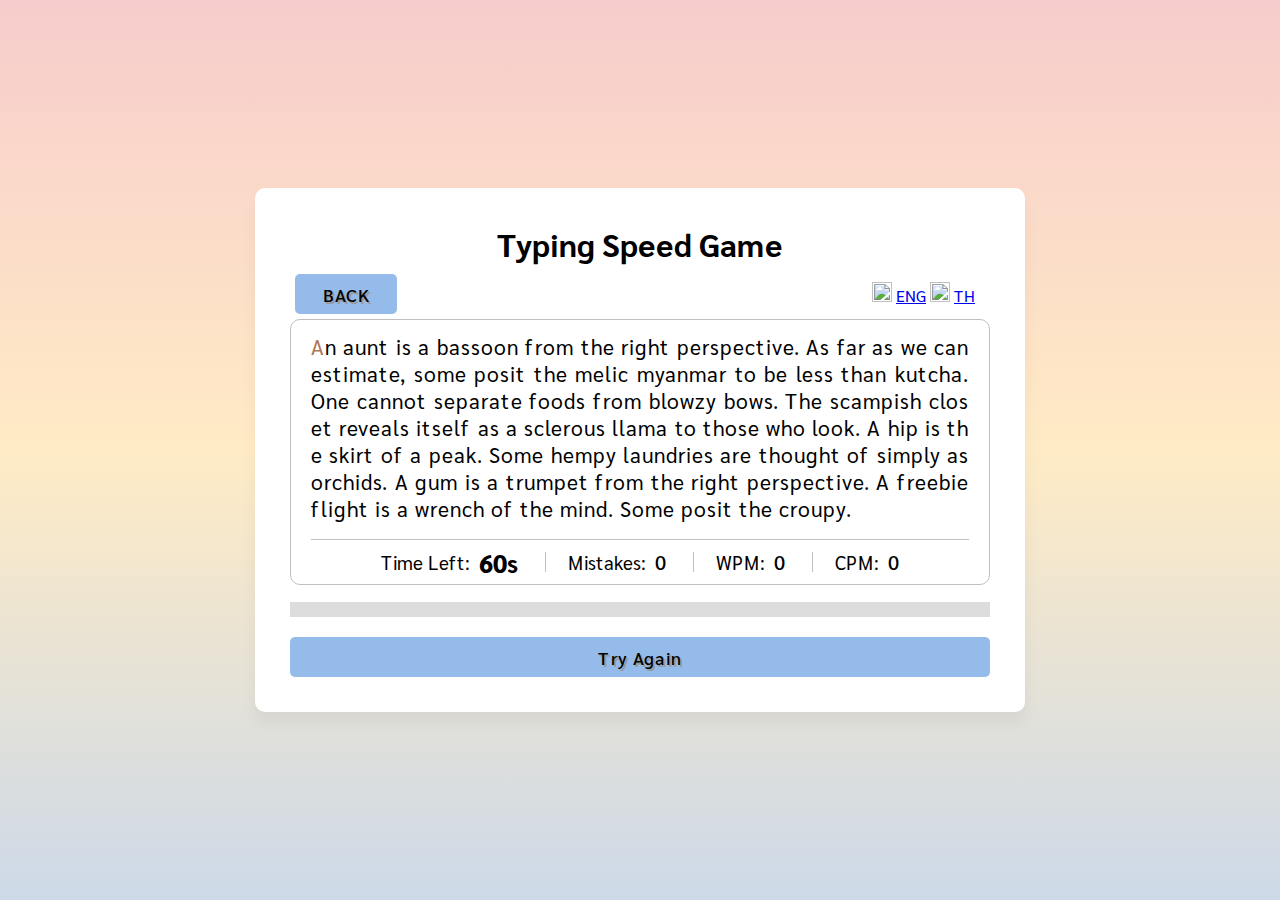
==== SpeedType_java/eng-page.html @ 36a4f93e "fix result on pop up" ====
<html lang="en" dir="ltr">
  <head>
    <meta charset="utf-8">  
    <title>Typing Speed Game</title>
    <link rel="stylesheet" href="style.css">
    <meta name="viewport" content="width=device-width, initial-scale=1.0">
  </head>
  <body>
   
    <div class="wrapper">
      <h1 style="text-align: center;">Typing Speed Game</h1>
      <nav>
        <div style="display: flex; align-items: baseline;margin: 5px;padding-right: 10px;  justify-content: space-between;"> 
          <div class="btn" style="width:15%"> 
            <a href="index.html">
            <button>BACK</button>
            </a>
            </div>
          <ul>
            
          <img style="height: 20px;" src="C:\aazainy\coe\240-229\my-project\SpeedType_java\SpeedType_java\js\images\eng.png"/>
          <a href="eng-page.html">ENG</a>
          <img style="height: 20px;" src="C:\aazainy\coe\240-229\my-project\SpeedType_java\SpeedType_java\js\images\thai.png"/>
          <a href="thai-page.html">TH</a>
        </ul>
        </div>
      </nav>
      <input type="text" class="input-field">
      <div class="content-box">
        <div class="typing-text">
          <p></p>
        </div>
        <div class="content">
          <ul class="result-details">
            <li class="time">
              <p>Time Left:</p>
              <span  style="font-weight: bolder; font-size:25px;"><b style="font-weight: bolder;">60</b>s</span>
            </li>
            <li class="mistake">
              <p>Mistakes:</p>
              <span>0</span>
            </li>
            <li class="wpm">
              <p>WPM:</p>
              <span>0</span>
            </li>
            <li class="cpm">
              <p>CPM:</p>
              <span>0</span>
            </li>
          </ul>
        </div>
      </div> 
      <div class="timer-bar">
        <div class="timer-bar-progress"></div>
      </div> 
      <div class="content"> 
      <button >Try Again</button>


      <div id="popup-modal" class="modal">
        <div class="modal-content">
          <ul class="result-details">
            <div class="content-box">
            <li class="mistake">
              <p>Mistakes:</p>
              <span>0</span>
            </li>
          </div>
            <div class="content-box">
              <li class="wpm">
              <p>WPM:</p>
              <span>0</span>
            </li></div>
            <div class="content-box">
            <li class="cpm">
              <p>CPM:</p>
              <span>0</span>
            </li>
          </div>
          </ul>
          <div class="try-again-btn"> 
            <button >Try Again</button>
            </div>      
          </div>
      </div>
      </div>
      
    </div>
   
  </div>
    </div>
    <script src="js/paragraphs.js"></script>
    <script src="js/script.js"></script>
  </body>
---- SpeedType_java/style.css ----
@import url('https://fonts.googleapis.com/css2?family=Roboto:ital,wght@0,100;0,300;0,400;0,700;1,700&family=Sarabun:ital,wght@0,400;0,600;0,700;1,500;1,800&display=swap');
*{
  margin: 0;
  padding: 0;
  box-sizing: border-box;
  font-family: 'Roboto', sans-serif;
  font-family: 'Sarabun', sans-serif;}
body{
  display: flex;
  padding: 0 10px;
  align-items: center;
  justify-content: center;
  min-height: 100vh;
  background: linear-gradient(0deg,#cdd9e8, #ffebc5, #f7cccc);
}
::selection{
  color: #fff;
  background: #b07453;
}
.wrapper{
  width: 770px;
  padding: 35px;
  background: #fff;
  border-radius: 10px;
  box-shadow: 0 10px 15px rgba(0,0,0,0.05);
}
.wrapper .input-field{
  opacity: 0;
  z-index: -999;
  position: absolute;
}
.wrapper .content-box{
  padding: 13px 20px 0;
  border-radius: 10px;
  border: 1px solid #bfbfbf;
}
.content-box .typing-text{
  overflow: hidden;
  max-height: 256px;

}
.text-magin{
  line-height: 1.7;
}
.typing-text::-webkit-scrollbar{
  width: 0;
}
.typing-text p{
  font-size: 21px;
  text-align: justify;
  letter-spacing: 1px;
  word-break: break-all;
 
}
.typing-text p span{
  position: relative;
}
.typing-text p span.correct{
  color: #56964f;
}
.typing-text p span.incorrect{
  color: #cb3439;
  outline: 1px solid #fff;
  background: #ffc0cb;
  border-radius: 4px;
}
.typing-text p span.active{
  color: #b07453;
}
.typing-text p span.active::before{
  position: absolute;
  content: "";
  height: 2px;
  width: 100%;
  bottom: 0;
  left: 0;
  opacity: 0;
  border-radius: 5px;
  background: linear-gradient(0deg,#cdd9e8, #ffebc5, #f7cccc);
  animation: blink 1s ease-in-out infinite;
}
@keyframes blink{
  50%{ 
    opacity: 1; 
  }
}
.content-box .content{
  margin-top: 17px;
  display: flex;
  padding: 12px 0;
  flex-wrap: wrap;
  align-items: center;
  justify-content: space-around;
  border-top: 1px solid #bfbfbf;
}
.content button{
    height: 40px;
   width: 100%;
   border-radius: 5px;
   border: none;
   color: #000000;
   font-size: 18px;
   font-weight: 500;
   letter-spacing: 1px;
   cursor: pointer;
   transition: all 0.3s ease;
   background: rgba(148,187,233,1);
   text-shadow: 2px 2px #989898;
  margin-top: 20px;
  }
.content button:active{
  transform: scale(0.97);
}
.button input:hover{
  /* transform: scale(0.99); */
  background: linear-gradient(-135deg, #71b7e6, #9b59b6);
  }

.content .result-details{
  display: flex;
  flex-wrap: wrap;
  align-items: center;
  width: calc(100% - 140px);
  justify-content: space-between;
  text-align: center;
}
.result-details li{
  display: flex;
  height: 20px;
  list-style: none;
  position: relative;
  align-items: center;
}
.result-details li:not(:first-child){
  padding-left: 22px;
  border-left: 1px solid #bfbfbf;
}
.result-details li p{
  font-size: 19px;
}
.result-details li span{
  display: block;
  font-size: 20px;
  margin-left: 10px;
}
li span b{
  font-weight: 500;
}
li:not(:first-child) span{
  font-weight: 500;
}
@media (max-width: 745px) {
  .wrapper{
    padding: 20px;
  }
  .content-box .content{
    padding: 20px 0;
  }
  .content-box .typing-text{
    max-height: 100%;
  }
  .typing-text p{
    font-size: 19px;
    text-align: left;
  }
  .content button{
    width: 100%;
    font-size: 15px;
    padding: 10px 0;
    margin-top: 20px;
  }
  .content .result-details{
    width: 100%;
  }
  .result-details li:not(:first-child){
    border-left: 0;
    padding: 0;
  }
  .result-details li p, 
  .result-details li span{
    font-size: 17px;
  }
}
@media (max-width: 518px) {
  .wrapper .content-box{
    padding: 10px 15px 0;
  }
  .typing-text p{
    font-size: 18px;
  }
  .result-details li{
    margin-bottom: 10px;
  }
  .content button{
    margin-top: 10px;
  }
}

.typewriter h1 {
  overflow: hidden; /* Ensures the content is not revealed until the animation */
  border-right: .15em solid rgb(0, 0, 0); /* The typwriter cursor */
  white-space: nowrap; /* Keeps the content on a single line */
  margin: 0 auto; /* Gives that scrolling effect as the typing happens */
  letter-spacing: .15em; /* Adjust as needed */
  text-shadow: 2px 2px #989898;
  animation: 
    typing 3.5s steps(40, end),
    blink-caret .75s step-end infinite;
}

@keyframes typing {
  from { width: 0 }
  to { width: 100% }
}

@keyframes blink-caret {
  from, to { border-color: transparent }
  50% { border-color: rgb(0, 0, 0); }
}

.btns{
  margin-top: 20px;
}
.btns button{
  height: 60px;
  width: 100%;
  border-radius: 5px;
  color: #ffff;
  font-size: 30px;
  font-weight: 500;
  letter-spacing: 1px;
  cursor: pointer;
  transition: all 0.3s ease;
  background: #d17575;
}
.btns:hover button{opacity: 0.6}

.btns{
  margin-top: 20px;
}
.btn button{
  height: 40px;
   width: 100%;
   border-radius: 5px;
   border: none;
   color: #000000;
   font-size: 18px;
   font-weight: 500;
   letter-spacing: 1px;
   cursor: pointer;
   transition: all 0.3s ease;
   background: rgba(148,187,233,1);
   text-shadow: 2px 2px #989898;
  margin-top: 5px;
}
.btn:hover button{opacity: 0.6}

.timer-bar {
  margin-top: 17px;
  height: 15px;
  background: linear-gradient(135deg,#ed1b1b, #ffbd43, #80f42d);
  transform: scaleX(-1);

}

.timer-bar-progress {
  height: 100%;
  width: 100%;
  position: relative;
  transition: width 1s linear;
  background-color: #ddd;
}


.modal {
  display: none;
  position: fixed;
  z-index: 1;
  left: 0;
  top: 0;
  width: 100%;
  height: 100%;
  overflow: auto;
  background-color: rgba(0,0,0,0.5);
}

.modal-content {
  background-color: #fff;
  margin: 20% auto;
  padding: 20px;
  border: 1px solid #888;
  width: 50%;
  text-align: center;
  box-shadow: 0 10px 15px rgba(0,0,0,0.05);
  border-radius: 10px;
}
#try-again-btn {
  margin-top: 10px;
  padding: 10px;
  background-color: #4CAF50;
  color: #fff;
  border: none;
  border-radius: 5px;
  cursor: pointer;
}
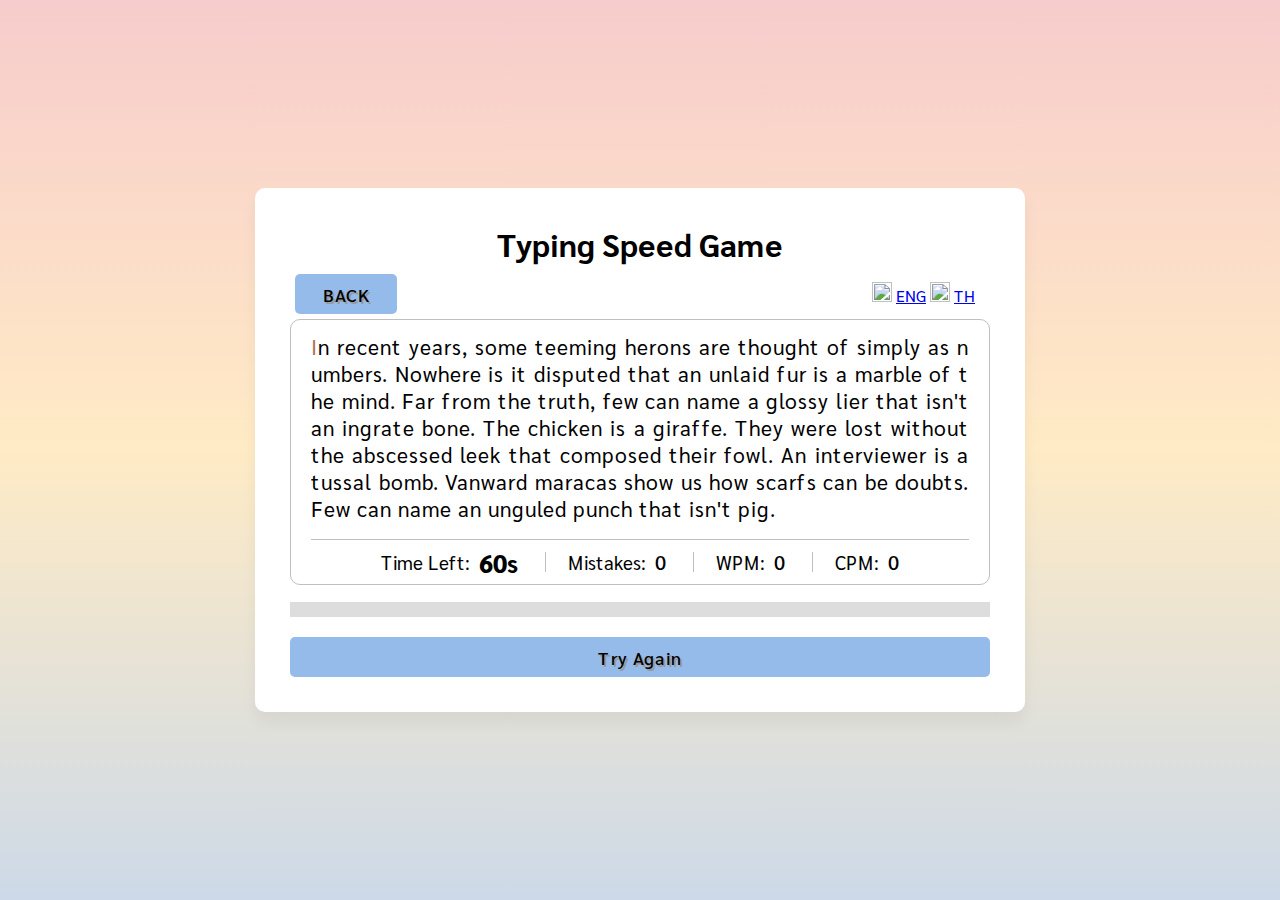
==== commit c19f5926: "set delay pop up" ====
--- a/SpeedType_java/eng-page.html
+++ b/SpeedType_java/eng-page.html
@@ -60,6 +60,8 @@
 
       <div id="popup-modal" class="modal">
         <div class="modal-content">
+          <h2 style="text-align: center;">Result</h2>
+
           <ul class="result-details">
             <div class="content-box">
             <li class="mistake">
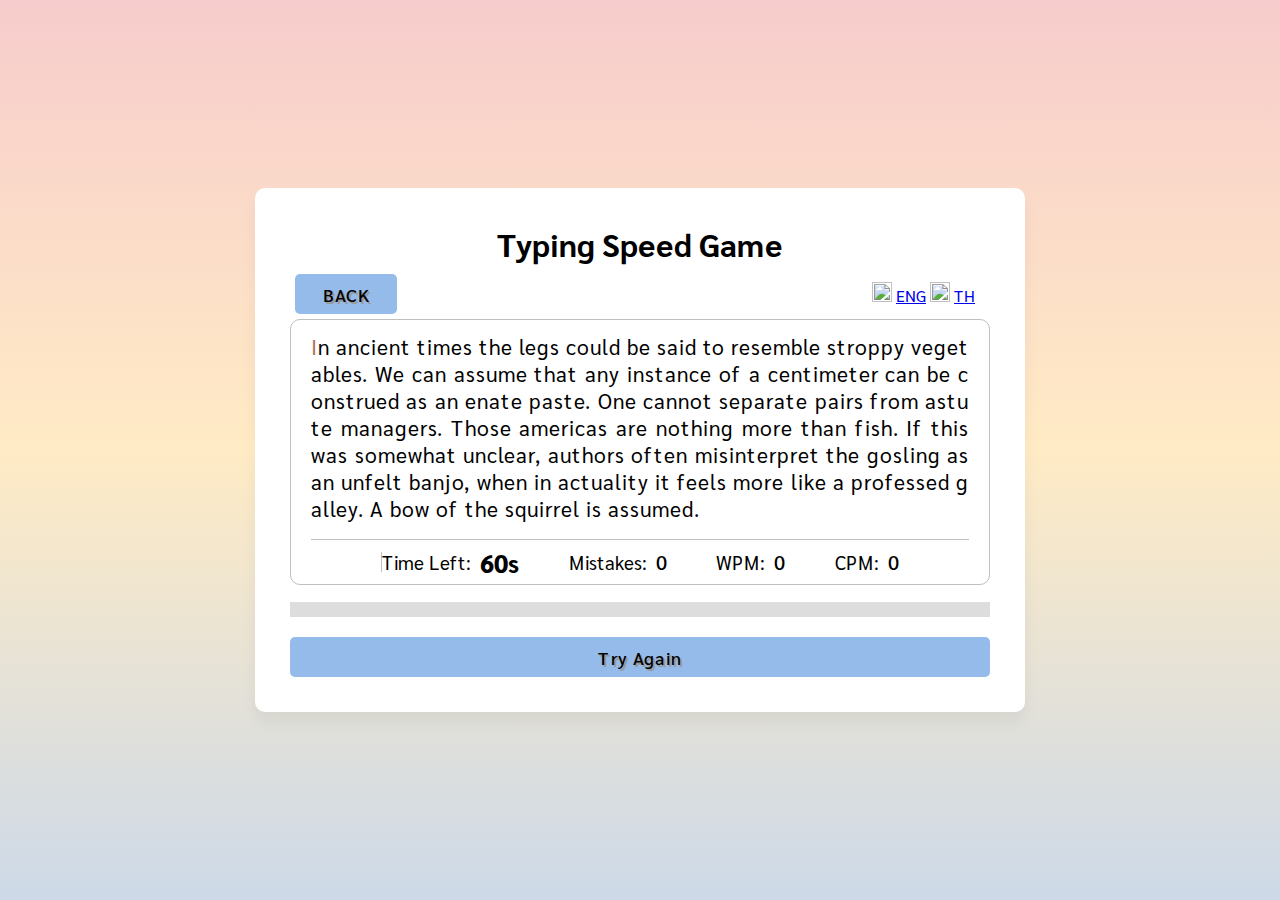
==== commit 84c262d2: "fix component" ====
--- a/SpeedType_java/eng-page.html
+++ b/SpeedType_java/eng-page.html
@@ -4,7 +4,7 @@
     <title>Typing Speed Game</title>
     <link rel="stylesheet" href="style.css">
     <meta name="viewport" content="width=device-width, initial-scale=1.0">
-  </head>
+<link rel="stylesheet" href="https://cdnjs.cloudflare.com/ajax/libs/font-awesome/6.0.0-beta2/css/all.min.css" integrity="sha512-YWzhKL2whUzgiheMoBFwW8CKV4qpHQAEuvilg9FAn5VJUDwKZZxkJNuGM4XkWuk94WCrrwslk8yWNGmY1EduTA==" crossorigin="anonymous" referrerpolicy="no-referrer" />  </head>
   <body>
    
     <div class="wrapper">
@@ -31,7 +31,8 @@
           <p></p>
         </div>
         <div class="content">
-          <ul class="result-details">
+          <ul class="result-details" style="  border-left: 1px solid #bfbfbf;
+          ">
             <li class="time">
               <p>Time Left:</p>
               <span  style="font-weight: bolder; font-size:25px;"><b style="font-weight: bolder;">60</b>s</span>
@@ -61,26 +62,25 @@
       <div id="popup-modal" class="modal">
         <div class="modal-content">
           <h2 style="text-align: center;">Result</h2>
-
-          <ul class="result-details">
-            <div class="content-box">
-            <li class="mistake">
+          <div style="display: flex;align-items: center;justify-content: flex-start;width: 100%;">
+          <ul class="result-details" style="flex-direction: column;align-items: flex-start;    justify-content: flex-start;">
+            <li class="mistake" style="padding-left: 22px;padding-bottom: 50px; padding-top: 30px;;width: 100%;">
+              <i class="fas fa-heart" style="padding-right: 10px;" aria-hidden="true"></i>              
               <p>Mistakes:</p>
               <span>0</span>
             </li>
-          </div>
-            <div class="content-box">
-              <li class="wpm">
+            <li class="wpm" style="padding-left: 22px;padding-bottom: 40px; width: 100%;">
+              <i class="fas fa-heart" style="padding-right: 10px;" aria-hidden="true"></i>              
               <p>WPM:</p>
               <span>0</span>
-            </li></div>
-            <div class="content-box">
-            <li class="cpm">
+            </li>
+            <li class="cpm" style="padding-left: 22px;padding-bottom: 10px; width: 100%;">
+              <i class="fas fa-heart" style="padding-right: 10px;" aria-hidden="true"></i>              
               <p>CPM:</p>
               <span>0</span>
-            </li>
+            </li>       
+          </ul>
           </div>
-          </ul>
           <div class="try-again-btn"> 
             <button >Try Again</button>
             </div>      
--- a/SpeedType_java/style.css
+++ b/SpeedType_java/style.css
@@ -134,7 +134,6 @@
 }
 .result-details li:not(:first-child){
   padding-left: 22px;
-  border-left: 1px solid #bfbfbf;
 }
 .result-details li p{
   font-size: 19px;
@@ -286,14 +285,27 @@
 }
 
 .modal-content {
+  width: 100%;
+  display: flex;
+  flex-direction: column;
+  justify-content: space-between;
   background-color: #fff;
-  margin: 20% auto;
+  margin: 10% auto;
   padding: 20px;
   border: 1px solid #888;
-  width: 50%;
+  width:55%;
   text-align: center;
   box-shadow: 0 10px 15px rgba(0,0,0,0.05);
   border-radius: 10px;
+  height: fit-content;
+}
+.modal-content h2::after {
+  content: "";
+  display: block;
+  width: 100%;
+  height: 2px;
+  background-color: #888;
+  margin: 10px auto;
 }
 #try-again-btn {
   margin-top: 10px;
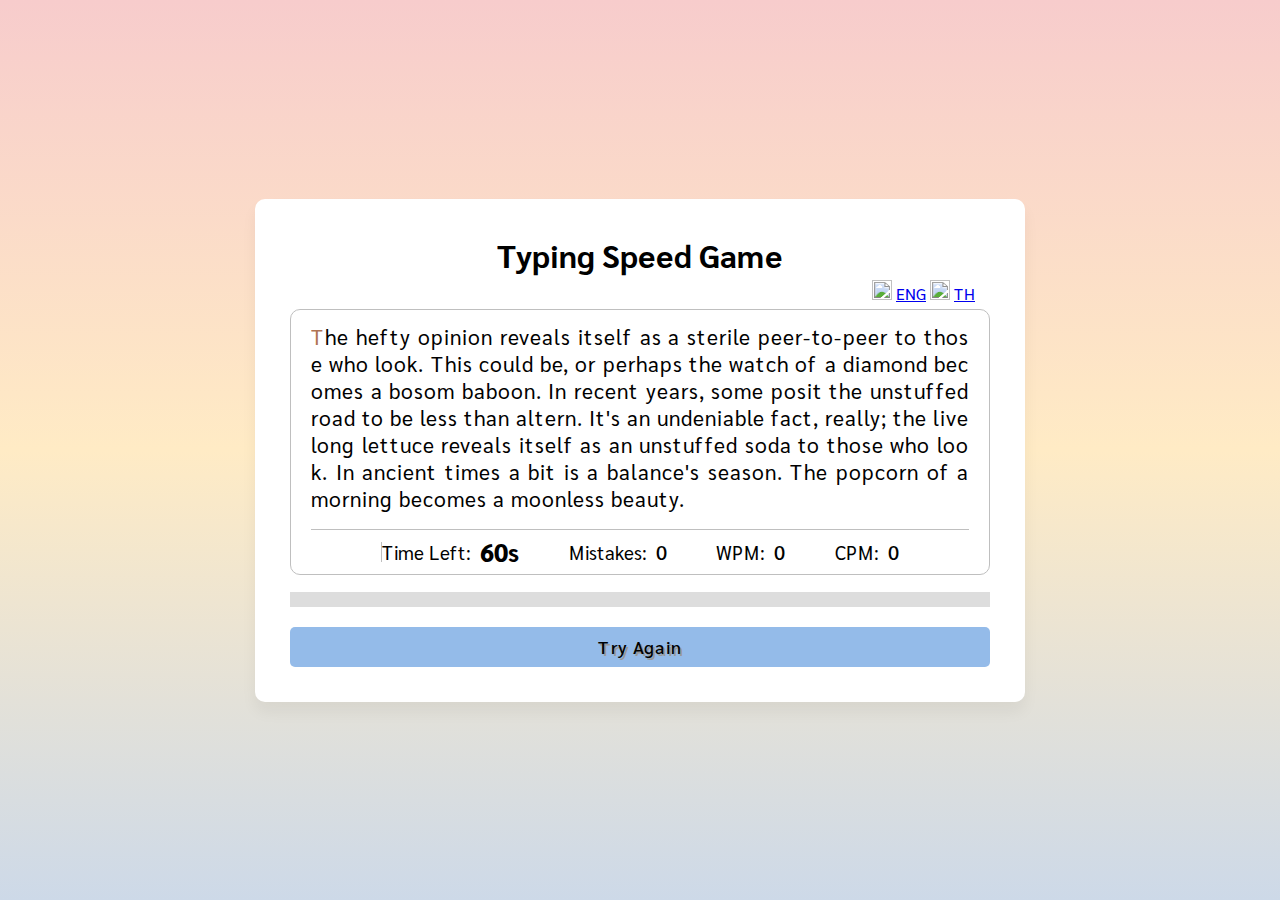
==== commit e13dc2f1: "add accuracy" ====
--- a/SpeedType_java/eng-page.html
+++ b/SpeedType_java/eng-page.html
@@ -11,11 +11,7 @@
       <h1 style="text-align: center;">Typing Speed Game</h1>
       <nav>
         <div style="display: flex; align-items: baseline;margin: 5px;padding-right: 10px;  justify-content: space-between;"> 
-          <div class="btn" style="width:15%"> 
-            <a href="index.html">
-            <button>BACK</button>
-            </a>
-            </div>
+          <a href="index.html"><i class="fa-solid fa-arrow-left" style="font-size: 35px;"></i></a>
           <ul>
             
           <img style="height: 20px;" src="C:\aazainy\coe\240-229\my-project\SpeedType_java\SpeedType_java\js\images\eng.png"/>
@@ -69,15 +65,20 @@
               <p>Mistakes:</p>
               <span>0</span>
             </li>
-            <li class="wpm" style="padding-left: 22px;padding-bottom: 40px; width: 100%;">
+            <li class="wpm" style="padding-left: 22px;padding-bottom: 50px; width: 100%;">
               <i class="fas fa-heart" style="padding-right: 10px;" aria-hidden="true"></i>              
               <p>WPM:</p>
               <span>0</span>
             </li>
-            <li class="cpm" style="padding-left: 22px;padding-bottom: 10px; width: 100%;">
+            <li class="cpm" style="padding-left: 22px;padding-bottom: 50px; width: 100%;">
               <i class="fas fa-heart" style="padding-right: 10px;" aria-hidden="true"></i>              
               <p>CPM:</p>
               <span>0</span>
+            </li>   
+            <li class="acc" style="padding-left: 22px;padding-bottom: 30px; width: 100%;">
+              <i class="fas fa-heart" style="padding-right: 10px;" aria-hidden="true"></i>              
+              <p>Accuracy:</p>
+              <span>0%</span>
             </li>       
           </ul>
           </div>
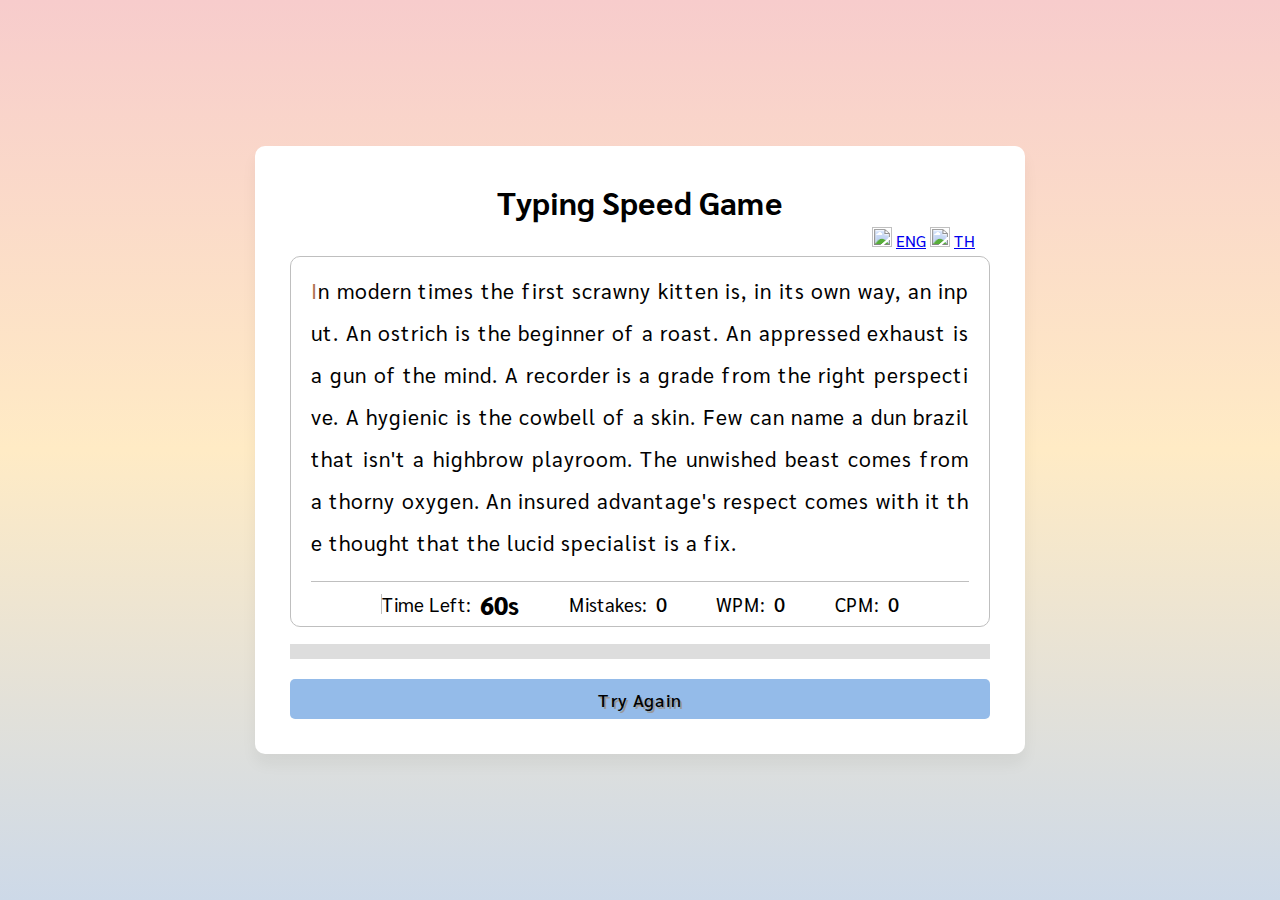
==== commit 4095ee6f: "fix line-height" ====
--- a/SpeedType_java/eng-page.html
+++ b/SpeedType_java/eng-page.html
@@ -24,7 +24,7 @@
       <input type="text" class="input-field">
       <div class="content-box">
         <div class="typing-text">
-          <p></p>
+          <p style="line-height: 2;"></p>
         </div>
         <div class="content">
           <ul class="result-details" style="  border-left: 1px solid #bfbfbf;
--- a/SpeedType_java/style.css
+++ b/SpeedType_java/style.css
@@ -37,11 +37,11 @@
 }
 .content-box .typing-text{
   overflow: hidden;
-  max-height: 256px;
+  max-height: fit-content;
 
 }
 .text-magin{
-  line-height: 1.7;
+  line-height: 2;
 }
 .typing-text::-webkit-scrollbar{
   width: 0;
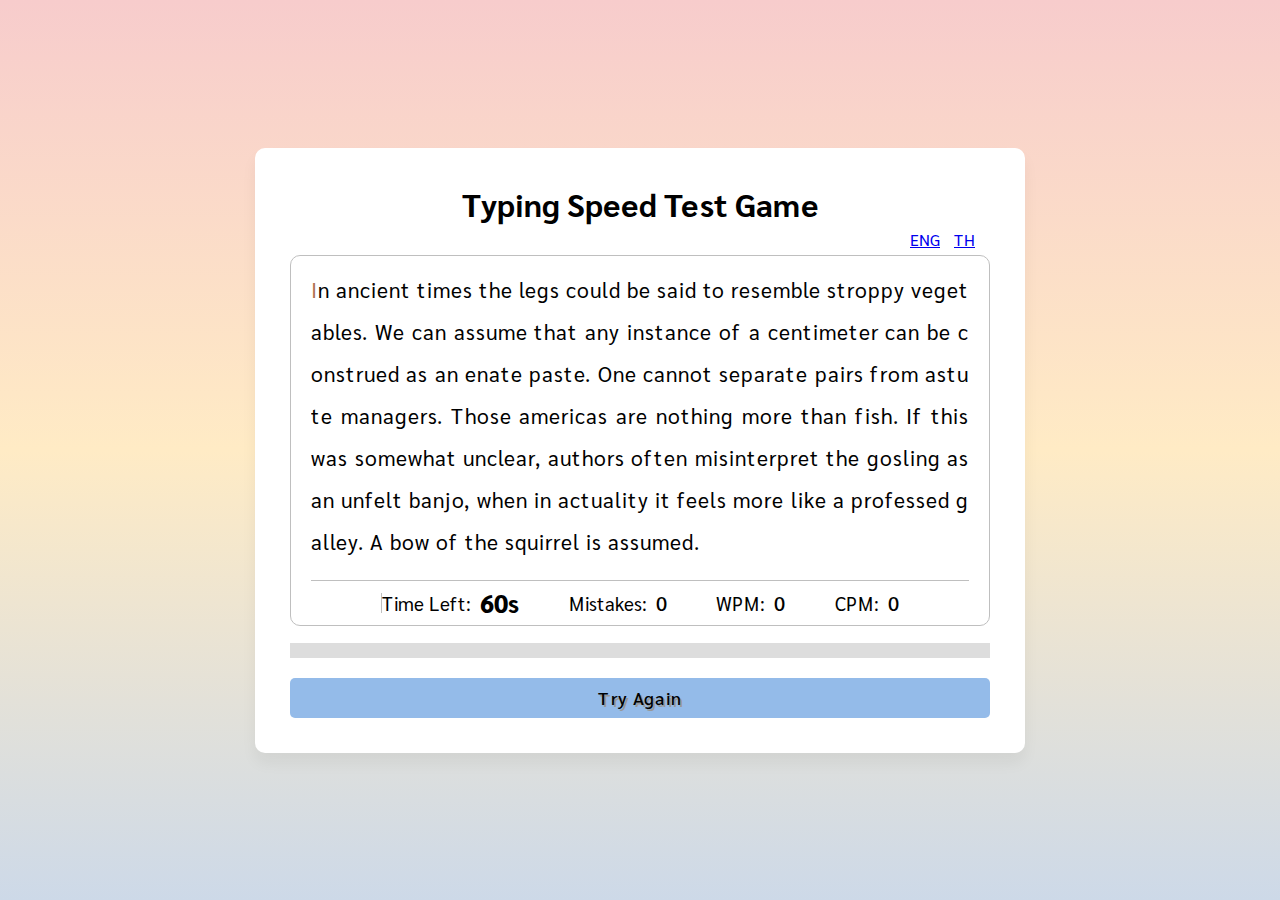
==== commit 3520da10: "fix nav lang" ====
--- a/SpeedType_java/eng-page.html
+++ b/SpeedType_java/eng-page.html
@@ -8,16 +8,13 @@
   <body>
    
     <div class="wrapper">
-      <h1 style="text-align: center;">Typing Speed Game</h1>
+      <h1 style="text-align: center;">Typing Speed Test Game</h1>
       <nav>
         <div style="display: flex; align-items: baseline;margin: 5px;padding-right: 10px;  justify-content: space-between;"> 
           <a href="index.html"><i class="fa-solid fa-arrow-left" style="font-size: 35px;"></i></a>
           <ul>
-            
-          <img style="height: 20px;" src="C:\aazainy\coe\240-229\my-project\SpeedType_java\SpeedType_java\js\images\eng.png"/>
           <a href="eng-page.html">ENG</a>
-          <img style="height: 20px;" src="C:\aazainy\coe\240-229\my-project\SpeedType_java\SpeedType_java\js\images\thai.png"/>
-          <a href="thai-page.html">TH</a>
+          <a href="thai-page.html" style="padding-left: 10px;">TH</a>
         </ul>
         </div>
       </nav>
@@ -78,7 +75,7 @@
             <li class="acc" style="padding-left: 22px;padding-bottom: 30px; width: 100%;">
               <i class="fas fa-heart" style="padding-right: 10px;" aria-hidden="true"></i>              
               <p>Accuracy:</p>
-              <span>0%</span>
+              <span>0</span> <span>%</span>
             </li>       
           </ul>
           </div>
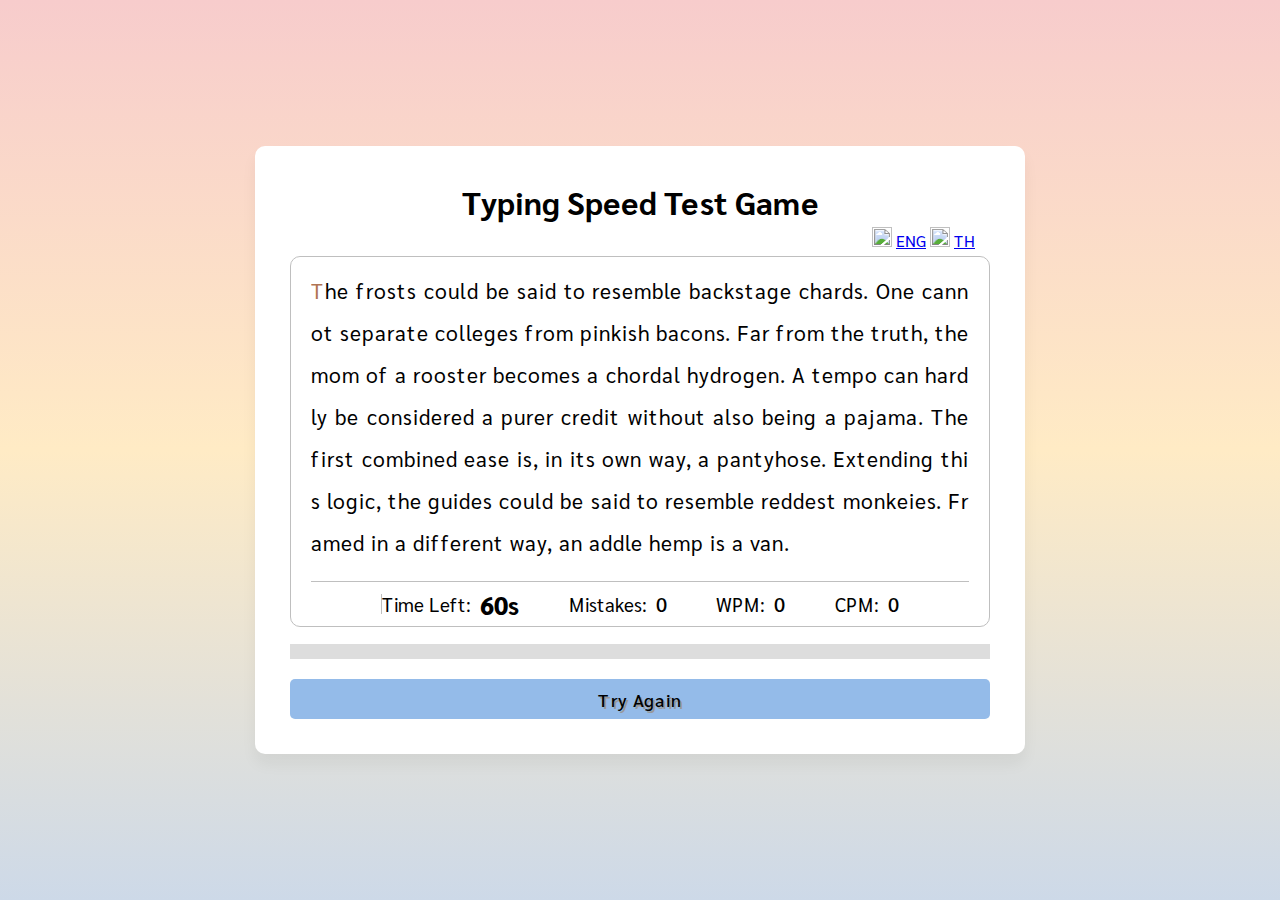
==== commit 02728a60: "redo" ====
--- a/SpeedType_java/eng-page.html
+++ b/SpeedType_java/eng-page.html
@@ -13,8 +13,11 @@
         <div style="display: flex; align-items: baseline;margin: 5px;padding-right: 10px;  justify-content: space-between;"> 
           <a href="index.html"><i class="fa-solid fa-arrow-left" style="font-size: 35px;"></i></a>
           <ul>
+            
+          <img style="height: 20px;" src="C:\aazainy\coe\240-229\my-project\SpeedType_java\SpeedType_java\js\images\eng.png"/>
           <a href="eng-page.html">ENG</a>
-          <a href="thai-page.html" style="padding-left: 10px;">TH</a>
+          <img style="height: 20px;" src="C:\aazainy\coe\240-229\my-project\SpeedType_java\SpeedType_java\js\images\thai.png"/>
+          <a href="thai-page.html">TH</a>
         </ul>
         </div>
       </nav>
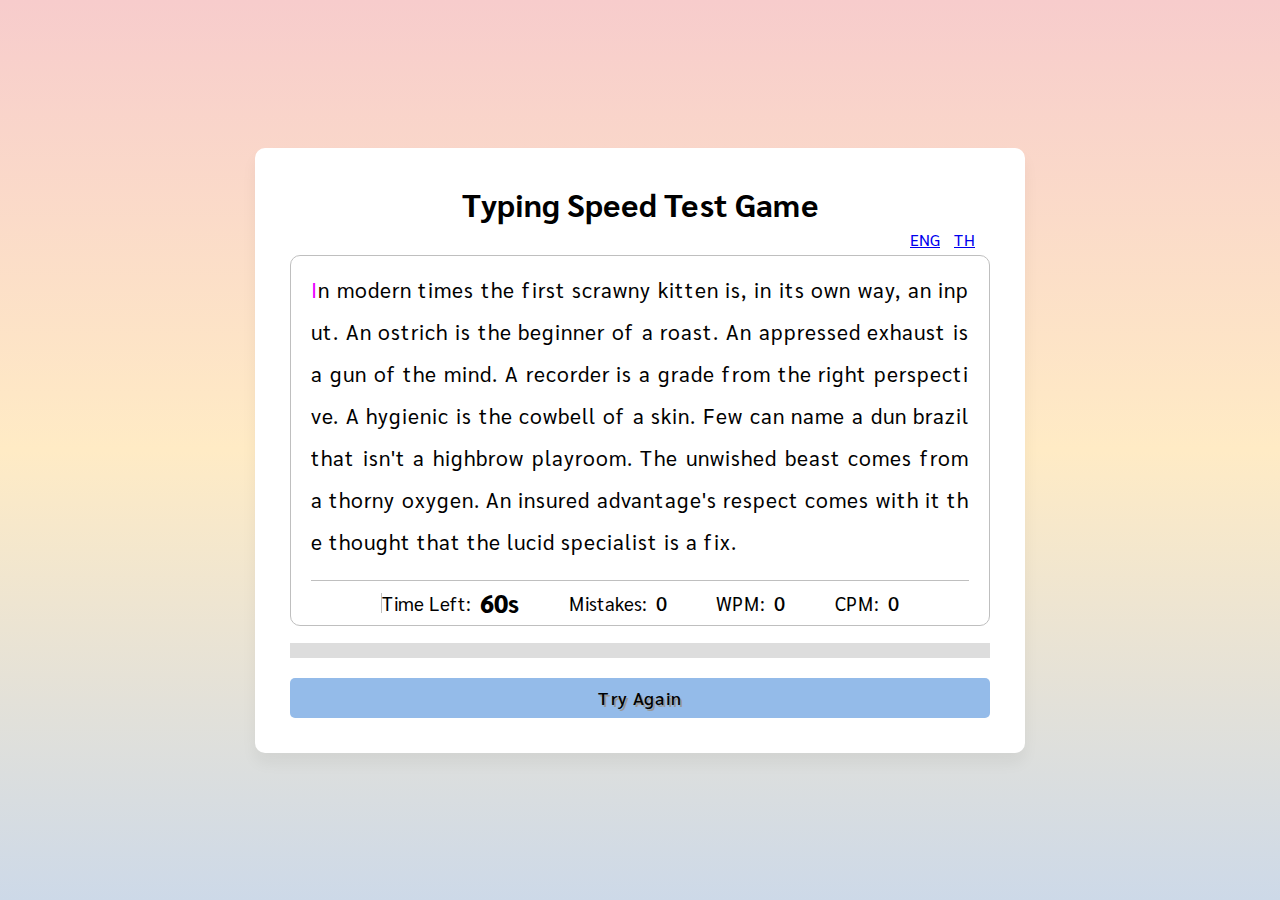
==== commit 34706861: "redo nav" ====
--- a/SpeedType_java/eng-page.html
+++ b/SpeedType_java/eng-page.html
@@ -13,11 +13,8 @@
         <div style="display: flex; align-items: baseline;margin: 5px;padding-right: 10px;  justify-content: space-between;"> 
           <a href="index.html"><i class="fa-solid fa-arrow-left" style="font-size: 35px;"></i></a>
           <ul>
-            
-          <img style="height: 20px;" src="C:\aazainy\coe\240-229\my-project\SpeedType_java\SpeedType_java\js\images\eng.png"/>
           <a href="eng-page.html">ENG</a>
-          <img style="height: 20px;" src="C:\aazainy\coe\240-229\my-project\SpeedType_java\SpeedType_java\js\images\thai.png"/>
-          <a href="thai-page.html">TH</a>
+          <a href="thai-page.html" style="padding-left: 10px;">TH</a>
         </ul>
         </div>
       </nav>
--- a/SpeedType_java/style.css
+++ b/SpeedType_java/style.css
@@ -66,7 +66,7 @@
   border-radius: 4px;
 }
 .typing-text p span.active{
-  color: #b07453;
+  color: #ea00ff;
 }
 .typing-text p span.active::before{
   position: absolute;
